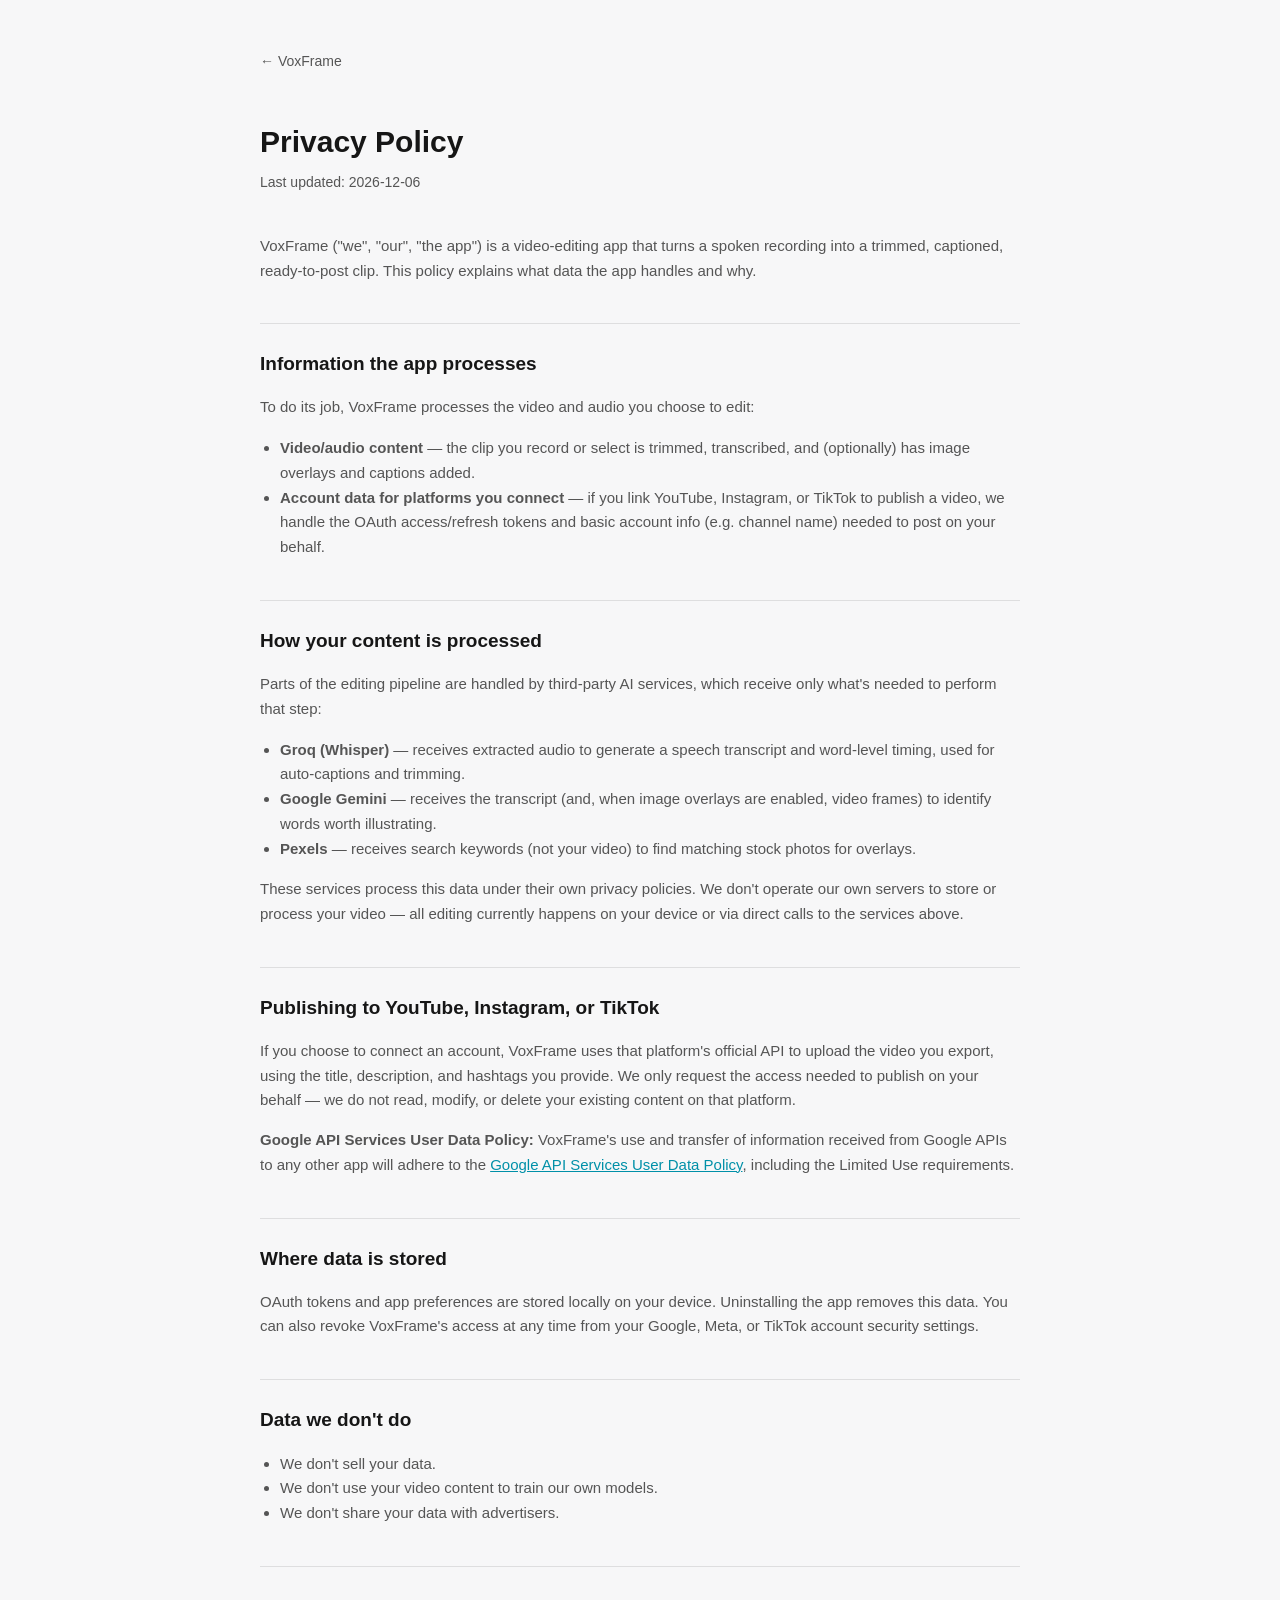
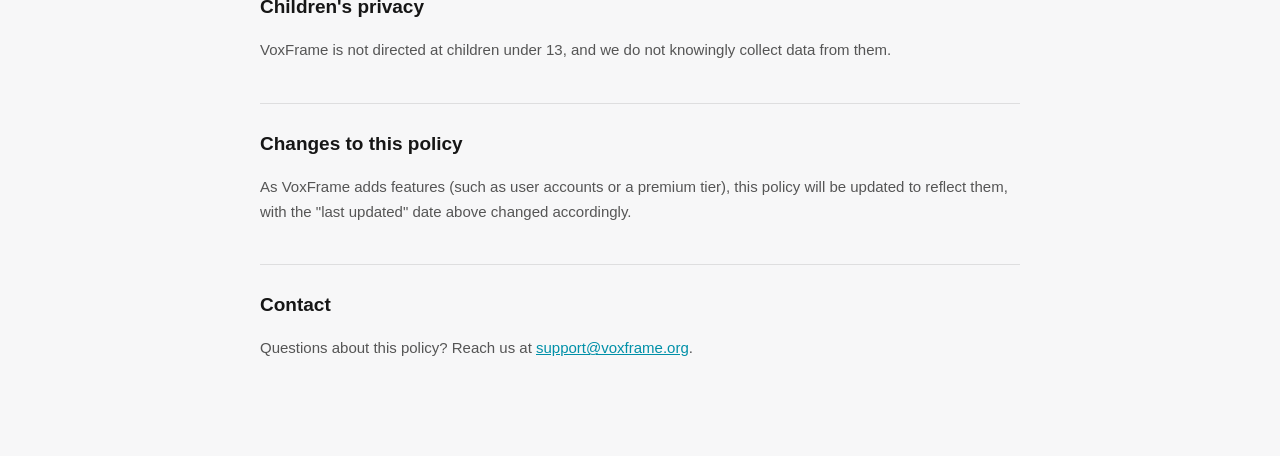
==== privacy.html @ a8f4b0eb "Add site pages and Wrangler static-assets config Cloudflare's build was failing with "Could not dete" ====
<!DOCTYPE html>
<html lang="en">
<head>
<meta charset="UTF-8">
<meta name="viewport" content="width=device-width, initial-scale=1.0">
<title>Privacy Policy — VoxFrame</title>
<style>
  :root{ --bg:#0d0d0d; --text:#eaeaea; --text-dim:#a3a3a3; --accent:#00e5ff; --border:rgba(255,255,255,0.1); }
  @media (prefers-color-scheme: light){ :root{ --bg:#f7f7f8; --text:#161616; --text-dim:#555; --accent:#0090a8; --border:rgba(0,0,0,0.1); } }
  :root[data-theme="dark"]{ --bg:#0d0d0d; --text:#eaeaea; --text-dim:#a3a3a3; --accent:#00e5ff; --border:rgba(255,255,255,0.1); }
  :root[data-theme="light"]{ --bg:#f7f7f8; --text:#161616; --text-dim:#555; --accent:#0090a8; --border:rgba(0,0,0,0.1); }
  body{ margin:0; background:var(--bg); color:var(--text); font-family:-apple-system,BlinkMacSystemFont,"Segoe UI",Roboto,sans-serif; line-height:1.65; }
  .wrap{ max-width:760px; margin:0 auto; padding:48px 24px 80px; }
  a{ color:var(--accent); }
  h1{ font-size:30px; margin-bottom:4px; }
  .updated{ color:var(--text-dim); font-size:14px; margin-bottom:40px; }
  h2{ font-size:19px; margin-top:40px; border-top:1px solid var(--border); padding-top:24px; }
  p, li{ color:var(--text-dim); font-size:15px; }
  ul{ padding-left:20px; }
  .back{ display:inline-block; margin-bottom:24px; color:var(--text-dim); text-decoration:none; font-size:14px; }
</style>
</head>
<body>
<div class="wrap">
  <a class="back" href="index.html">&larr; VoxFrame</a>
  <h1>Privacy Policy</h1>
  <div class="updated">Last updated: <span id="d"></span></div>

  <p>VoxFrame ("we", "our", "the app") is a video-editing app that turns a spoken recording into a trimmed, captioned, ready-to-post clip. This policy explains what data the app handles and why.</p>

  <h2>Information the app processes</h2>
  <p>To do its job, VoxFrame processes the video and audio you choose to edit:</p>
  <ul>
    <li><strong>Video/audio content</strong> — the clip you record or select is trimmed, transcribed, and (optionally) has image overlays and captions added.</li>
    <li><strong>Account data for platforms you connect</strong> — if you link YouTube, Instagram, or TikTok to publish a video, we handle the OAuth access/refresh tokens and basic account info (e.g. channel name) needed to post on your behalf.</li>
  </ul>

  <h2>How your content is processed</h2>
  <p>Parts of the editing pipeline are handled by third-party AI services, which receive only what's needed to perform that step:</p>
  <ul>
    <li><strong>Groq (Whisper)</strong> — receives extracted audio to generate a speech transcript and word-level timing, used for auto-captions and trimming.</li>
    <li><strong>Google Gemini</strong> — receives the transcript (and, when image overlays are enabled, video frames) to identify words worth illustrating.</li>
    <li><strong>Pexels</strong> — receives search keywords (not your video) to find matching stock photos for overlays.</li>
  </ul>
  <p>These services process this data under their own privacy policies. We don't operate our own servers to store or process your video — all editing currently happens on your device or via direct calls to the services above.</p>

  <h2>Publishing to YouTube, Instagram, or TikTok</h2>
  <p>If you choose to connect an account, VoxFrame uses that platform's official API to upload the video you export, using the title, description, and hashtags you provide. We only request the access needed to publish on your behalf — we do not read, modify, or delete your existing content on that platform.</p>
  <p><strong>Google API Services User Data Policy:</strong> VoxFrame's use and transfer of information received from Google APIs to any other app will adhere to the <a href="https://developers.google.com/terms/api-services-user-data-policy" target="_blank" rel="noopener">Google API Services User Data Policy</a>, including the Limited Use requirements.</p>

  <h2>Where data is stored</h2>
  <p>OAuth tokens and app preferences are stored locally on your device. Uninstalling the app removes this data. You can also revoke VoxFrame's access at any time from your Google, Meta, or TikTok account security settings.</p>

  <h2>Data we don't do</h2>
  <ul>
    <li>We don't sell your data.</li>
    <li>We don't use your video content to train our own models.</li>
    <li>We don't share your data with advertisers.</li>
  </ul>

  <h2>Children's privacy</h2>
  <p>VoxFrame is not directed at children under 13, and we do not knowingly collect data from them.</p>

  <h2>Changes to this policy</h2>
  <p>As VoxFrame adds features (such as user accounts or a premium tier), this policy will be updated to reflect them, with the "last updated" date above changed accordingly.</p>

  <h2>Contact</h2>
  <p>Questions about this policy? Reach us at <a href="mailto:support@voxframe.org">support@voxframe.org</a>.</p>
</div>
<script>document.getElementById('d').textContent = new Date().toISOString().slice(0,10);</script>
</body>
</html>
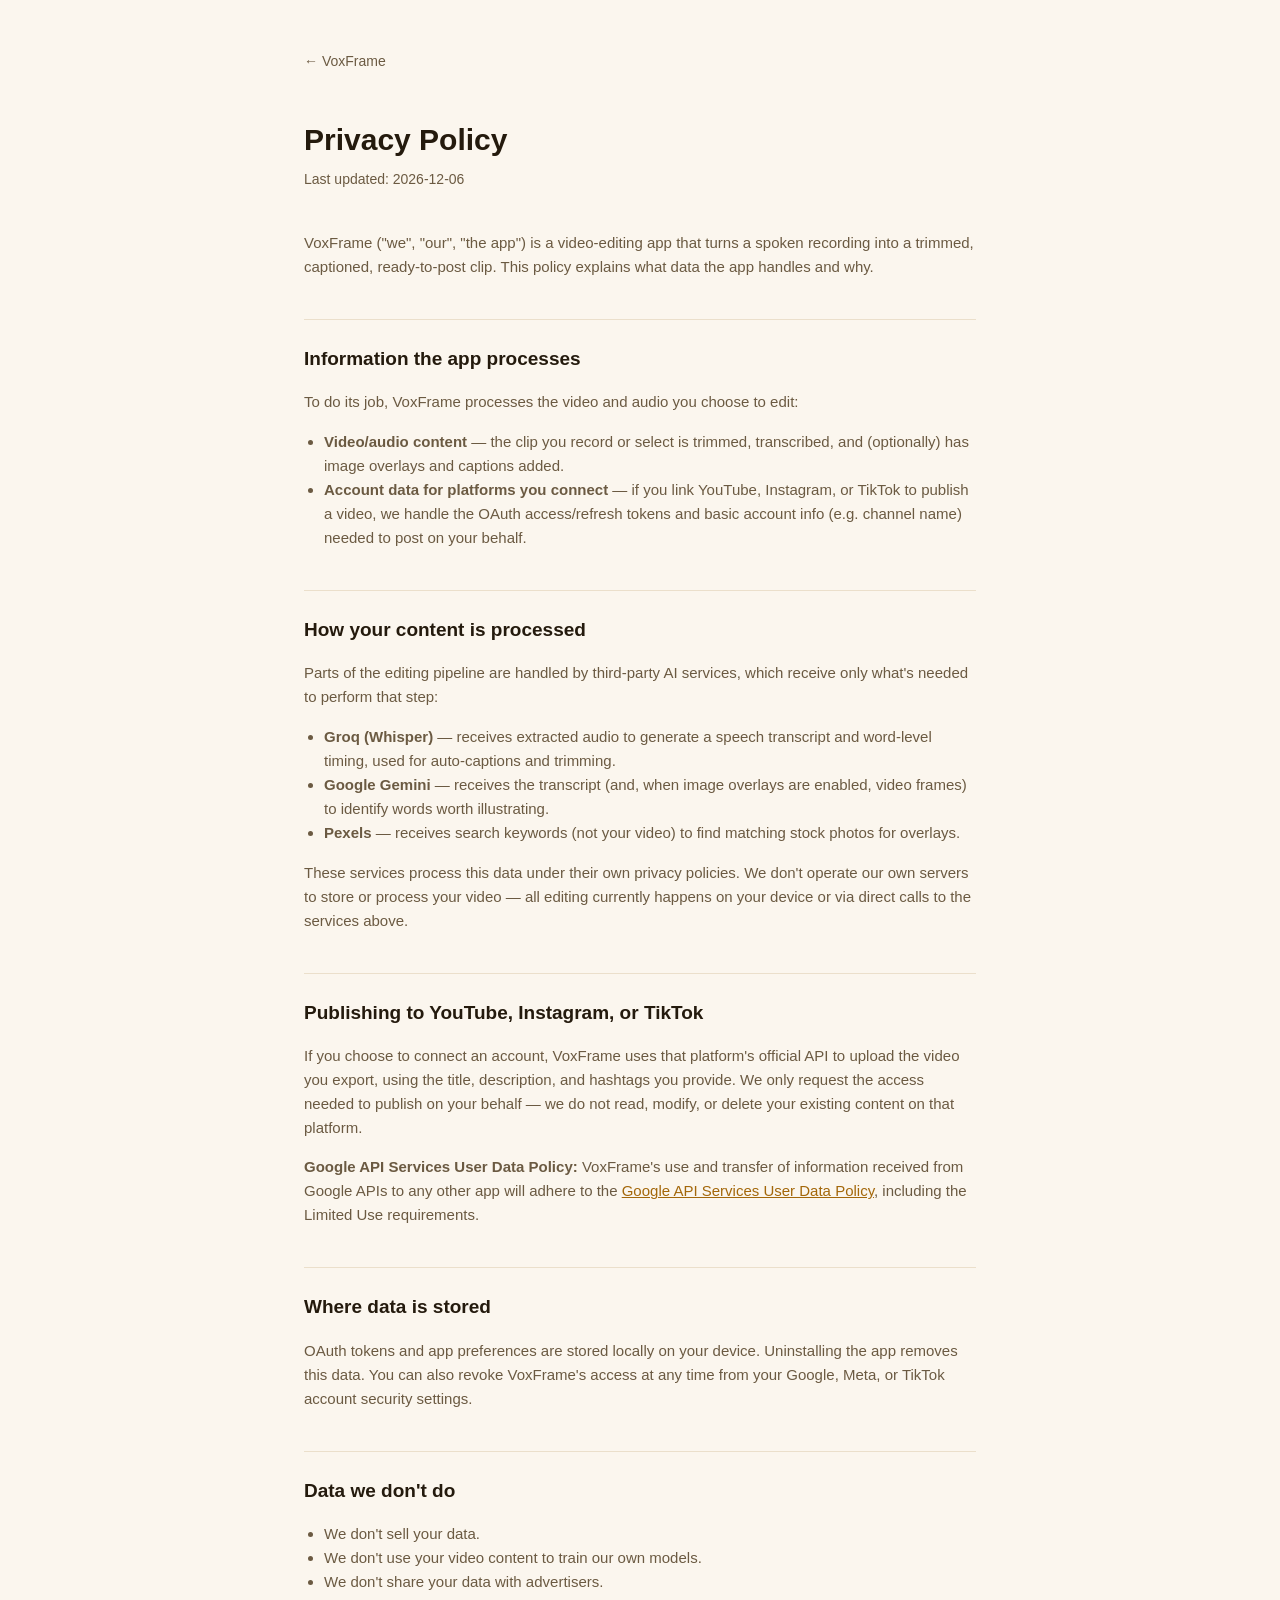
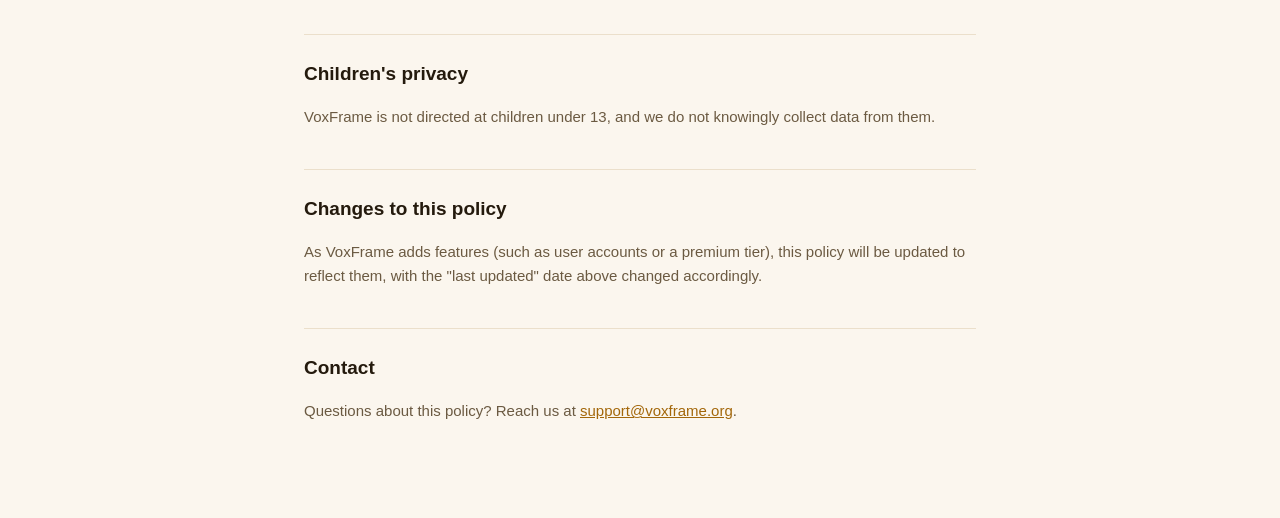
==== commit a43bf352: "Redesign around the app icon's gold/ember palette, add clean URLs Pulls the amber/gold color scheme " ====
--- a/privacy.html
+++ b/privacy.html
@@ -4,25 +4,12 @@
 <meta charset="UTF-8">
 <meta name="viewport" content="width=device-width, initial-scale=1.0">
 <title>Privacy Policy — VoxFrame</title>
-<style>
-  :root{ --bg:#0d0d0d; --text:#eaeaea; --text-dim:#a3a3a3; --accent:#00e5ff; --border:rgba(255,255,255,0.1); }
-  @media (prefers-color-scheme: light){ :root{ --bg:#f7f7f8; --text:#161616; --text-dim:#555; --accent:#0090a8; --border:rgba(0,0,0,0.1); } }
-  :root[data-theme="dark"]{ --bg:#0d0d0d; --text:#eaeaea; --text-dim:#a3a3a3; --accent:#00e5ff; --border:rgba(255,255,255,0.1); }
-  :root[data-theme="light"]{ --bg:#f7f7f8; --text:#161616; --text-dim:#555; --accent:#0090a8; --border:rgba(0,0,0,0.1); }
-  body{ margin:0; background:var(--bg); color:var(--text); font-family:-apple-system,BlinkMacSystemFont,"Segoe UI",Roboto,sans-serif; line-height:1.65; }
-  .wrap{ max-width:760px; margin:0 auto; padding:48px 24px 80px; }
-  a{ color:var(--accent); }
-  h1{ font-size:30px; margin-bottom:4px; }
-  .updated{ color:var(--text-dim); font-size:14px; margin-bottom:40px; }
-  h2{ font-size:19px; margin-top:40px; border-top:1px solid var(--border); padding-top:24px; }
-  p, li{ color:var(--text-dim); font-size:15px; }
-  ul{ padding-left:20px; }
-  .back{ display:inline-block; margin-bottom:24px; color:var(--text-dim); text-decoration:none; font-size:14px; }
-</style>
+<link rel="icon" href="/icon.png">
+<link rel="stylesheet" href="/style.css">
 </head>
 <body>
-<div class="wrap">
-  <a class="back" href="index.html">&larr; VoxFrame</a>
+<div class="wrap narrow doc">
+  <a class="back" href="/">&larr; VoxFrame</a>
   <h1>Privacy Policy</h1>
   <div class="updated">Last updated: <span id="d"></span></div>
 
--- a/style.css
+++ b/style.css
@@ -0,0 +1,94 @@
+:root{
+  --bg:#0f0a05;
+  --bg-card:#1c140a;
+  --bg-card-hi:#241a0d;
+  --gold:#e8a93c;
+  --gold-bright:#ffd37a;
+  --gold-deep:#9c6a12;
+  --text:#f5ead9;
+  --text-dim:#b8a58c;
+  --border:rgba(232,169,60,0.16);
+  --shadow-gold:rgba(232,169,60,0.25);
+}
+@media (prefers-color-scheme: light){
+  :root{
+    --bg:#fbf6ee;
+    --bg-card:#ffffff;
+    --bg-card-hi:#fff8ec;
+    --gold:#a3670a;
+    --gold-bright:#7a4c00;
+    --gold-deep:#c88a1c;
+    --text:#241a0d;
+    --text-dim:#6b5a42;
+    --border:rgba(150,100,20,0.16);
+    --shadow-gold:rgba(163,103,10,0.18);
+  }
+}
+:root[data-theme="dark"]{
+  --bg:#0f0a05; --bg-card:#1c140a; --bg-card-hi:#241a0d;
+  --gold:#e8a93c; --gold-bright:#ffd37a; --gold-deep:#9c6a12;
+  --text:#f5ead9; --text-dim:#b8a58c;
+  --border:rgba(232,169,60,0.16); --shadow-gold:rgba(232,169,60,0.25);
+}
+:root[data-theme="light"]{
+  --bg:#fbf6ee; --bg-card:#ffffff; --bg-card-hi:#fff8ec;
+  --gold:#a3670a; --gold-bright:#7a4c00; --gold-deep:#c88a1c;
+  --text:#241a0d; --text-dim:#6b5a42;
+  --border:rgba(150,100,20,0.16); --shadow-gold:rgba(163,103,10,0.18);
+}
+*{box-sizing:border-box;}
+body{
+  margin:0; background:var(--bg); color:var(--text);
+  font-family:-apple-system,BlinkMacSystemFont,"Segoe UI",Roboto,Helvetica,Arial,sans-serif;
+  line-height:1.6;
+}
+a{ color:var(--gold); }
+.wrap{ max-width:960px; margin:0 auto; padding:0 24px; }
+.narrow{ max-width:720px; }
+
+header{
+  display:flex; align-items:center; justify-content:space-between;
+  padding:22px 0;
+}
+.brand{ display:flex; align-items:center; gap:10px; font-weight:800; font-size:19px; letter-spacing:-0.01em; text-decoration:none; color:var(--text); }
+.brand img{ width:30px; height:30px; border-radius:8px; box-shadow:0 0 16px var(--shadow-gold); }
+nav a{ color:var(--text-dim); text-decoration:none; margin-left:26px; font-size:14px; transition:color .15s; }
+nav a:hover{ color:var(--gold-bright); }
+
+.gold-text{
+  background:linear-gradient(120deg,var(--gold-deep),var(--gold-bright));
+  -webkit-background-clip:text; background-clip:text; color:transparent;
+}
+
+.cta{
+  display:inline-block;
+  background:linear-gradient(120deg,var(--gold-deep),var(--gold-bright));
+  color:#180f00; font-weight:800; padding:14px 30px; border-radius:12px;
+  text-decoration:none; font-size:16px;
+  box-shadow:0 8px 28px var(--shadow-gold);
+  transition:transform .15s ease, box-shadow .15s ease;
+}
+.cta:hover{ transform:translateY(-1px); box-shadow:0 10px 34px var(--shadow-gold); }
+
+.card{
+  background:var(--bg-card); border:1px solid var(--border); border-radius:16px;
+  padding:24px;
+}
+
+footer{
+  border-top:1px solid var(--border); padding:24px 0 40px; margin-top:24px;
+  display:flex; flex-wrap:wrap; gap:16px; justify-content:space-between;
+  align-items:center; color:var(--text-dim); font-size:13px;
+}
+footer .links a{ color:var(--text-dim); text-decoration:none; margin-left:18px; }
+footer .links a:hover{ color:var(--gold-bright); }
+
+/* Legal-page layout (privacy / terms / support) */
+.doc{ padding:48px 24px 80px; }
+.doc h1{ font-size:30px; margin-bottom:4px; }
+.doc .updated{ color:var(--text-dim); font-size:14px; margin-bottom:40px; }
+.doc h2{ font-size:19px; margin-top:40px; border-top:1px solid var(--border); padding-top:24px; }
+.doc p, .doc li{ color:var(--text-dim); font-size:15px; }
+.doc ul{ padding-left:20px; }
+.back{ display:inline-flex; align-items:center; gap:6px; margin-bottom:24px; color:var(--text-dim); text-decoration:none; font-size:14px; }
+.back:hover{ color:var(--gold-bright); }
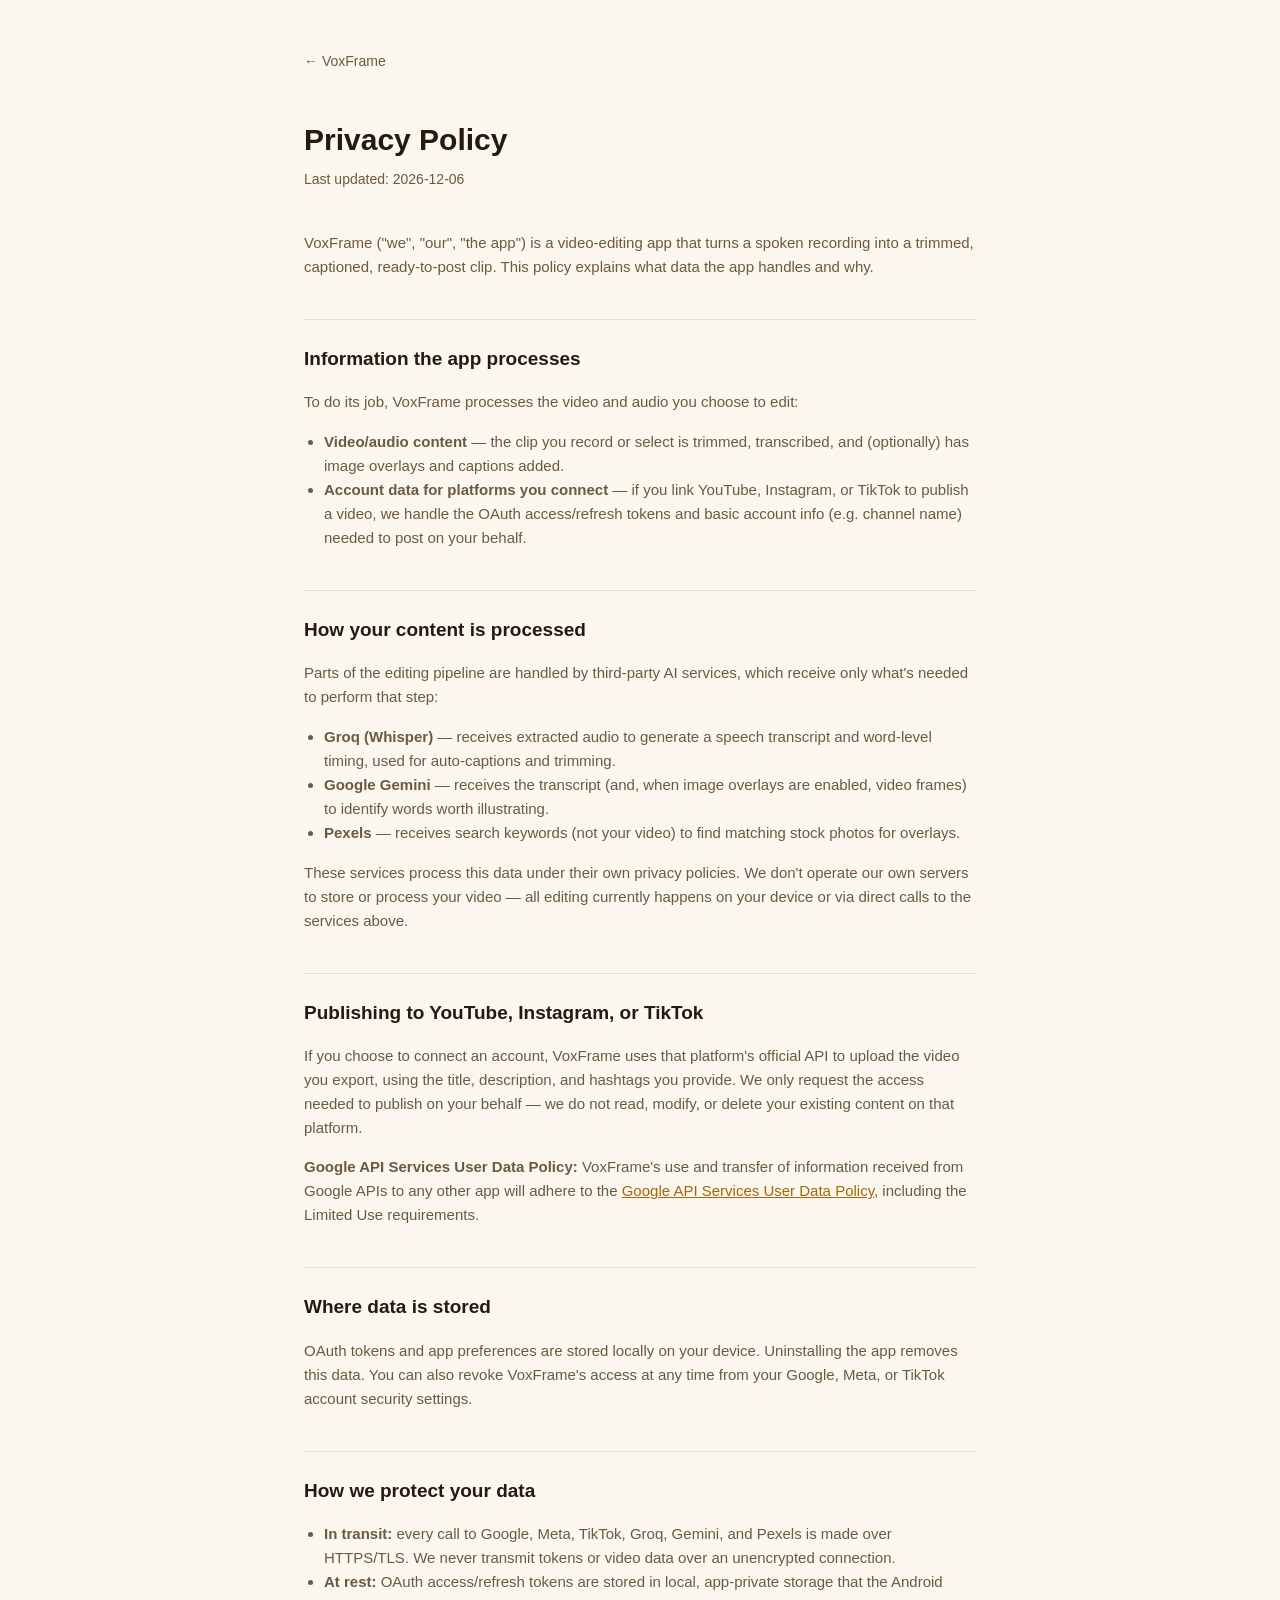
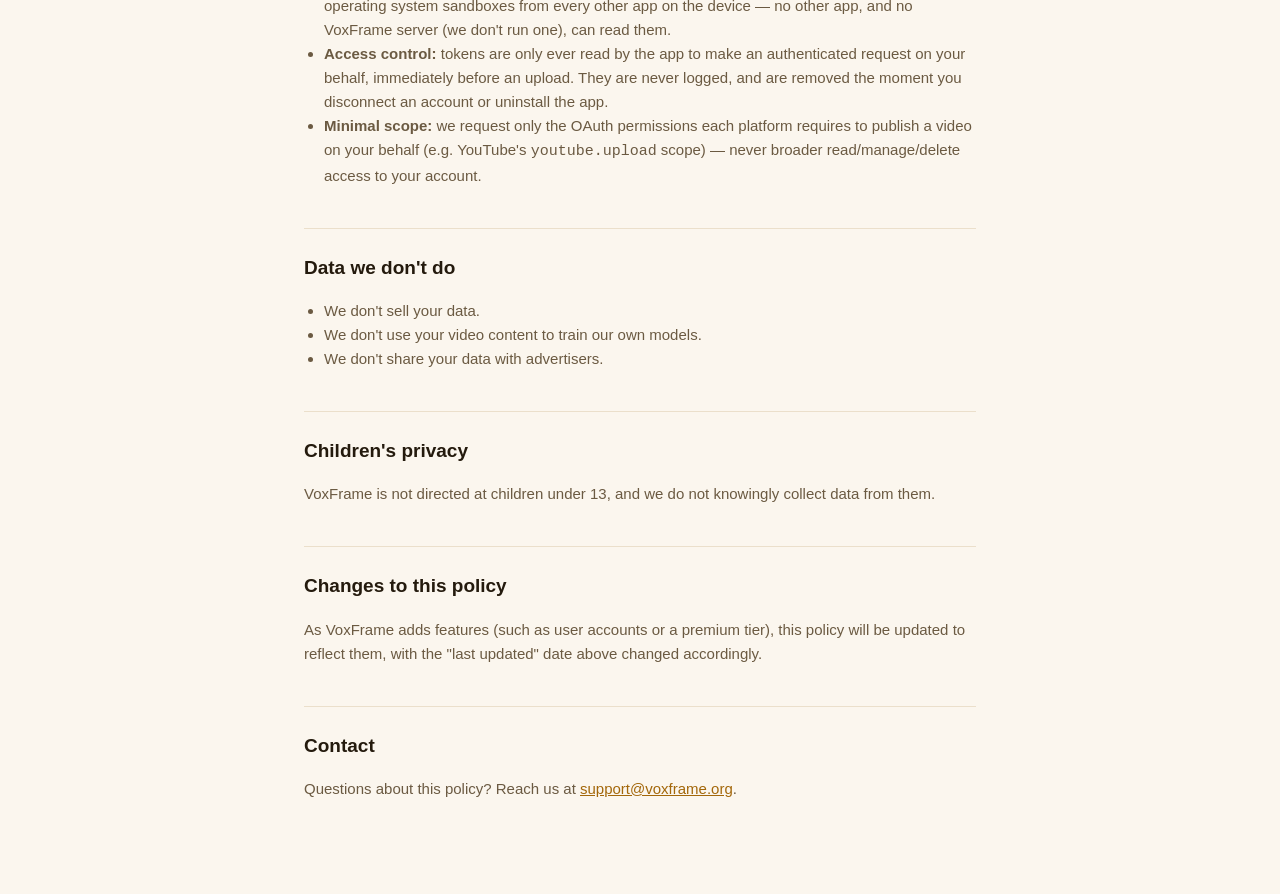
==== commit 0dcd9258: "Add explicit data-protection section to privacy policy The policy described what data VoxFrame handl" ====
--- a/privacy.html
+++ b/privacy.html
@@ -38,6 +38,14 @@
   <h2>Where data is stored</h2>
   <p>OAuth tokens and app preferences are stored locally on your device. Uninstalling the app removes this data. You can also revoke VoxFrame's access at any time from your Google, Meta, or TikTok account security settings.</p>
 
+  <h2>How we protect your data</h2>
+  <ul>
+    <li><strong>In transit:</strong> every call to Google, Meta, TikTok, Groq, Gemini, and Pexels is made over HTTPS/TLS. We never transmit tokens or video data over an unencrypted connection.</li>
+    <li><strong>At rest:</strong> OAuth access/refresh tokens are stored in local, app-private storage that the Android operating system sandboxes from every other app on the device — no other app, and no VoxFrame server (we don't run one), can read them.</li>
+    <li><strong>Access control:</strong> tokens are only ever read by the app to make an authenticated request on your behalf, immediately before an upload. They are never logged, and are removed the moment you disconnect an account or uninstall the app.</li>
+    <li><strong>Minimal scope:</strong> we request only the OAuth permissions each platform requires to publish a video on your behalf (e.g. YouTube's <code>youtube.upload</code> scope) — never broader read/manage/delete access to your account.</li>
+  </ul>
+
   <h2>Data we don't do</h2>
   <ul>
     <li>We don't sell your data.</li>
